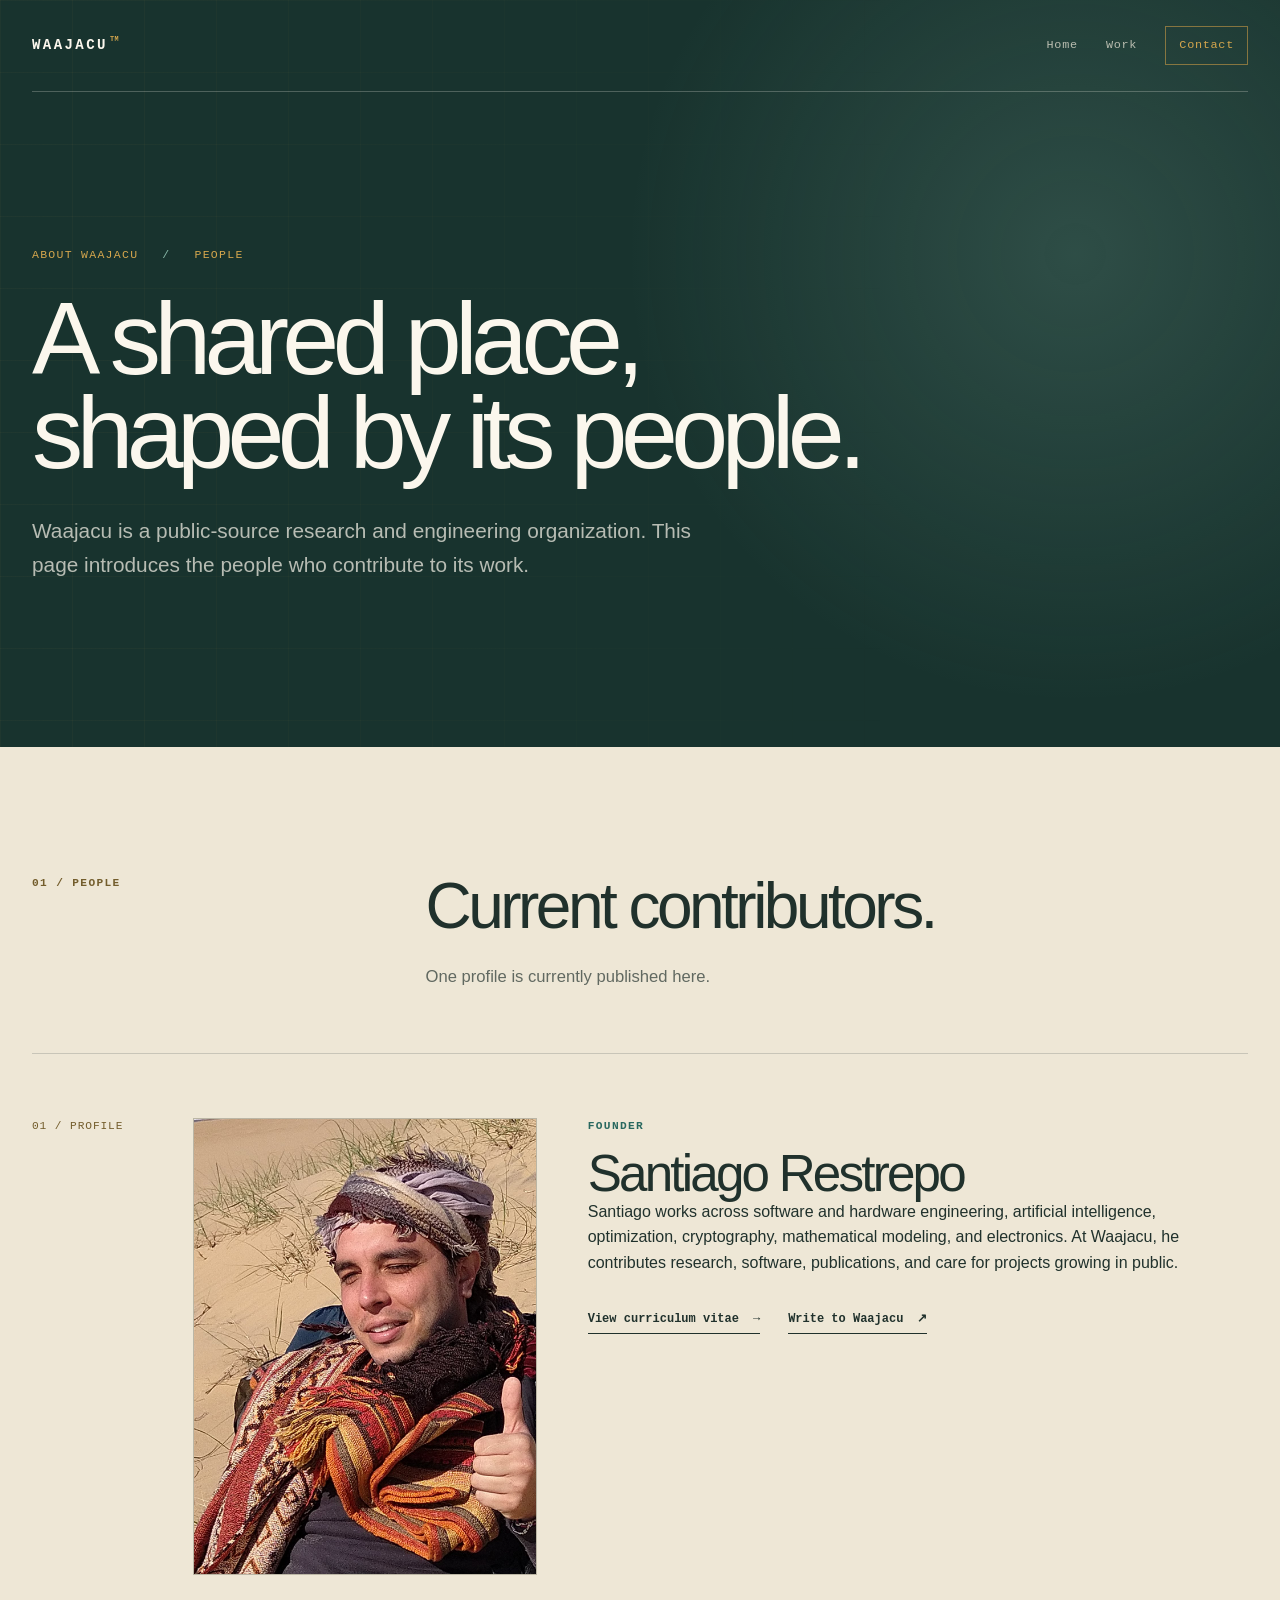
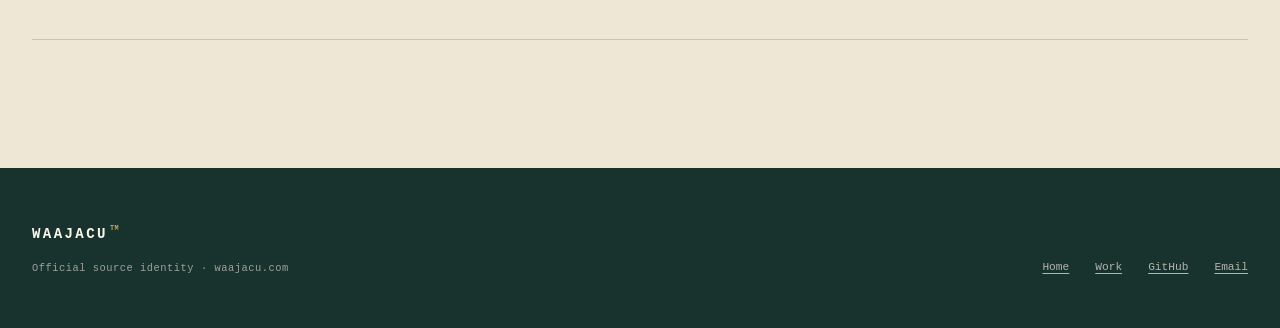
==== about/index.html @ ad81366d "Reconstruct Waajacu public site" ====
<!doctype html>
<html lang="en">
<head>
    <meta charset="utf-8">
    <meta name="viewport" content="width=device-width, initial-scale=1">
    <title>About &amp; People | Waajacu</title>
    <meta name="description" content="About Waajacu and the people contributing to its public research, engineering, and cultural work.">
    <meta name="theme-color" content="#18332e">
    <meta name="color-scheme" content="dark light">

    <link rel="canonical" href="https://waajacu.com/about/">
    <link rel="icon" href="../favicon.ico" sizes="any">
    <link rel="stylesheet" href="../styles.css">

    <meta property="og:type" content="website">
    <meta property="og:site_name" content="Waajacu">
    <meta property="og:url" content="https://waajacu.com/about/">
    <meta property="og:title" content="About &amp; People | Waajacu">
    <meta property="og:description" content="Meet the people contributing to Waajacu and learn about the organization they are helping to grow.">
</head>
<body class="subpage" id="top">
    <a class="skip-link" href="#main">Skip to content</a>

    <header class="subpage-header">
        <div class="shell">
            <div class="topbar">
                <a class="brand" href="../" aria-label="Waajacu home">
                    <span>Waajacu<sup>TM</sup></span>
                </a>

                <nav class="nav" aria-label="Primary navigation">
                    <a href="../">Home</a>
                    <a href="../#work">Work</a>
                    <a class="nav-contact" href="mailto:contact@waajacu.com?subject=Hello%20Waajacu">Contact</a>
                </nav>
            </div>

            <div class="subpage-hero">
                <p class="eyebrow"><span>About Waajacu</span><span>People</span></p>
                <h1>A shared place, shaped by its people.</h1>
                <p class="subpage-lead">
                    Waajacu is a public-source research and engineering organization.
                    This page introduces the people who contribute to its work.
                </p>
            </div>
        </div>
    </header>

    <main id="main">
        <section class="section section-paper" id="people">
            <div class="shell">
                <header class="section-heading compact-heading">
                    <p class="section-label">01 / People</p>
                    <div>
                        <h2>Current contributors.</h2>
                        <p>One profile is currently published here.</p>
                    </div>
                </header>

                <article class="person-card">
                    <p class="person-number">01 / Profile</p>
                    <figure class="person-portrait">
                        <img
                            src="../src/people/santiago-restrepo.jpg"
                            width="1200"
                            height="1600"
                            alt="Portrait of Santiago Restrepo outdoors among sand dunes"
                            loading="lazy"
                            decoding="async">
                    </figure>
                    <div class="person-copy">
                        <p class="overline">Founder</p>
                        <h3>Santiago Restrepo</h3>
                        <p>
                            Santiago works across software and hardware engineering, artificial
                            intelligence, optimization, cryptography, mathematical modeling, and
                            electronics. At Waajacu, he contributes research, software,
                            publications, and care for projects growing in public.
                        </p>
                        <div class="person-actions">
                            <a class="text-link" href="./cv/">View curriculum vitae <span aria-hidden="true">→</span></a>
                            <a class="text-link" href="mailto:contact@waajacu.com?subject=Hello%20Waajacu">Write to Waajacu <span aria-hidden="true">↗</span></a>
                        </div>
                    </div>
                </article>
            </div>
        </section>
    </main>

    <footer class="site-footer">
        <div class="shell footer-layout">
            <div>
                <a class="brand footer-brand" href="../">
                    <span>Waajacu<sup>TM</sup></span>
                </a>
                <p>Official source identity · waajacu.com</p>
            </div>
            <nav aria-label="Footer navigation">
                <a href="../">Home</a>
                <a href="../#work">Work</a>
                <a href="https://github.com/savethebeesandseeds">GitHub</a>
                <a href="mailto:contact@waajacu.com">Email</a>
            </nav>
        </div>
    </footer>
</body>
</html>
---- styles.css ----
:root {
    --black: #18332e;
    --black-soft: #24453e;
    --ivory: #fbf7ed;
    --paper: #eee7d6;
    --paper-deep: #ded4bf;
    --ink: #20312c;
    --muted: #616961;
    --gold: #d4a64d;
    --gold-dark: #735d2c;
    --oxblood: #a45347;
    --teal: #28685f;
    --teal-light: #87b7a7;
    --line-dark: rgba(251, 247, 237, 0.24);
    --line-light: rgba(32, 49, 44, 0.18);
    --sans: "Helvetica Neue", "Segoe UI", Arial, sans-serif;
    --mono: ui-monospace, "Cascadia Mono", "SFMono-Regular", Consolas, monospace;
}

*,
*::before,
*::after {
    box-sizing: border-box;
}

html {
    scroll-behavior: smooth;
}

body {
    margin: 0;
    background: var(--ivory);
    color: var(--ink);
    font-family: var(--sans);
    font-size: 16px;
    line-height: 1.6;
    text-rendering: optimizeLegibility;
}

body,
a {
    cursor: default;
}

a,
button {
    cursor: pointer;
}

a {
    color: inherit;
}

img {
    display: block;
    max-width: 100%;
}

h1,
h2,
h3,
p,
dl,
dd,
ol,
ul,
figure {
    margin: 0;
}

ul,
ol {
    padding: 0;
}

::selection {
    background: var(--gold);
    color: var(--black);
}

:focus-visible {
    outline: 3px solid var(--gold);
    outline-offset: 4px;
}

.visually-hidden {
    position: absolute !important;
    width: 1px;
    height: 1px;
    padding: 0;
    overflow: hidden;
    clip: rect(0 0 0 0);
    clip-path: inset(50%);
    white-space: nowrap;
    border: 0;
}

.skip-link {
    position: fixed;
    top: 12px;
    left: 12px;
    z-index: 20;
    transform: translateY(-160%);
    padding: 10px 14px;
    background: var(--ivory);
    color: var(--black);
    font-family: var(--mono);
    font-size: 0.8rem;
    text-decoration: none;
}

.skip-link:focus {
    transform: translateY(0);
}

.shell {
    width: min(1240px, calc(100% - 64px));
    margin-inline: auto;
}

.site-header {
    position: relative;
    overflow: hidden;
    min-height: 100svh;
    background:
        radial-gradient(circle at 82% 28%, rgba(135, 183, 167, 0.22), transparent 31rem),
        radial-gradient(circle at 10% 94%, rgba(212, 166, 77, 0.12), transparent 34rem),
        var(--black);
    color: var(--ivory);
    isolation: isolate;
}

.site-header::before {
    position: absolute;
    inset: 0;
    z-index: -1;
    content: "";
    background-image:
        linear-gradient(rgba(207, 157, 70, 0.045) 1px, transparent 1px),
        linear-gradient(90deg, rgba(207, 157, 70, 0.045) 1px, transparent 1px);
    background-size: 72px 72px;
    mask-image: linear-gradient(90deg, #000, transparent 62%);
}

.topbar {
    display: flex;
    align-items: center;
    justify-content: space-between;
    gap: 32px;
    min-height: 92px;
    border-bottom: 1px solid var(--line-dark);
}

.brand {
    display: inline-flex;
    align-items: center;
    gap: 12px;
    color: var(--ivory);
    font-family: var(--mono);
    font-size: 0.88rem;
    font-weight: 650;
    letter-spacing: 0.17em;
    text-decoration: none;
    text-transform: uppercase;
}

.brand sup {
    position: relative;
    top: -0.45em;
    margin-left: 0.3em;
    color: var(--gold);
    font-size: 0.48em;
    letter-spacing: 0.08em;
}

.brand-dot {
    display: none;
}

.nav {
    display: flex;
    align-items: center;
    gap: clamp(16px, 2.2vw, 32px);
    font-family: var(--mono);
    font-size: 0.74rem;
    letter-spacing: 0.06em;
}

.nav a {
    color: rgba(244, 237, 222, 0.72);
    text-decoration: none;
}

.nav a:hover,
.nav a:focus-visible {
    color: var(--ivory);
}

.nav .nav-contact {
    padding: 9px 13px;
    border: 1px solid rgba(207, 157, 70, 0.58);
    color: var(--gold);
}

.nav .nav-contact:hover,
.nav .nav-contact:focus-visible {
    background: var(--gold);
    color: var(--black);
}

.hero {
    display: grid;
    grid-template-columns: minmax(0, 1.08fr) minmax(330px, 0.78fr);
    gap: clamp(48px, 7vw, 112px);
    align-items: center;
    min-height: calc(100svh - 92px);
    padding: 72px 0 76px;
}

.hero-copy {
    position: relative;
    z-index: 2;
}

.eyebrow {
    display: flex;
    flex-wrap: wrap;
    gap: 10px 24px;
    color: var(--gold);
    font-family: var(--mono);
    font-size: 0.72rem;
    letter-spacing: 0.11em;
    text-transform: uppercase;
}

.eyebrow span + span::before {
    margin-right: 24px;
    color: var(--teal-light);
    content: "/";
}

h1 {
    max-width: 850px;
    margin-top: 28px;
    font-size: clamp(3.6rem, 7vw, 7.2rem);
    font-weight: 520;
    letter-spacing: -0.065em;
    line-height: 0.92;
}

.hero-lead {
    max-width: 760px;
    margin-top: 34px;
    color: var(--ivory);
    font-size: clamp(1.75rem, 3vw, 3.2rem);
    letter-spacing: -0.035em;
    line-height: 1.14;
}

.hero-actions {
    display: flex;
    flex-wrap: wrap;
    gap: 12px;
    margin-top: 36px;
}

.button {
    display: inline-flex;
    align-items: center;
    justify-content: space-between;
    gap: 24px;
    min-height: 52px;
    padding: 13px 17px;
    font-family: var(--mono);
    font-size: 0.76rem;
    letter-spacing: 0.025em;
    text-decoration: none;
    transition: background-color 180ms ease, border-color 180ms ease, color 180ms ease;
}

.button-primary {
    border: 1px solid var(--gold);
    background: var(--gold);
    color: var(--black);
}

.button-primary:hover,
.button-primary:focus-visible {
    border-color: var(--ivory);
    background: var(--ivory);
}

.button-quiet {
    border: 1px solid var(--line-dark);
    color: var(--ivory);
}

.button-quiet:hover,
.button-quiet:focus-visible {
    border-color: var(--teal-light);
    background: rgba(30, 93, 87, 0.24);
}

.button-label {
    display: inline-flex;
    align-items: center;
    gap: 10px;
}

.button-icon {
    width: 16px;
    height: 16px;
    flex: none;
}

.hero-facts {
    display: grid;
    grid-template-columns: repeat(3, minmax(0, 1fr));
    max-width: 710px;
    margin-top: 56px;
    border-top: 1px solid var(--line-dark);
}

.hero-facts div {
    padding: 18px 18px 0 0;
}

.hero-facts div + div {
    padding-left: 18px;
    border-left: 1px solid var(--line-dark);
}

.hero-facts dt {
    color: var(--teal-light);
    font-family: var(--mono);
    font-size: 0.66rem;
    letter-spacing: 0.08em;
    text-transform: uppercase;
}

.hero-facts dd {
    margin-top: 4px;
    color: rgba(244, 237, 222, 0.8);
    font-size: 0.9rem;
}

.hero-visual {
    position: relative;
    width: min(100%, 475px);
    justify-self: end;
}

.image-frame {
    position: relative;
    aspect-ratio: 4 / 5;
    overflow: hidden;
    background: var(--black-soft);
}

.image-frame::before,
.image-frame::after {
    position: absolute;
    z-index: 2;
    content: "";
    pointer-events: none;
}

.image-frame::before {
    inset: 0;
    background:
        linear-gradient(180deg, transparent 64%, rgba(8, 10, 9, 0.72)),
        linear-gradient(90deg, rgba(8, 10, 9, 0.22), transparent 32%);
}

.image-frame::after {
    top: 18px;
    right: 18px;
    width: 46%;
    height: 46%;
    border-top: 1px solid var(--gold);
    border-right: 1px solid var(--gold);
}

.image-frame img {
    width: 100%;
    height: 100%;
    object-fit: cover;
    object-position: 42% center;
    filter: saturate(0.9) contrast(1.05) brightness(0.83);
    transform: scale(1.04);
}

.image-frame.logo-frame {
    aspect-ratio: 1;
    display: grid;
    place-items: center;
    padding: clamp(20px, 3vw, 42px);
    background: rgba(251, 247, 237, 0.94);
}

.image-frame.logo-frame::before,
.image-frame.logo-frame::after {
    display: none;
}

.image-frame.logo-frame img {
    width: 100%;
    height: 100%;
    object-fit: contain;
    object-position: center;
    filter: none;
    transform: none;
}

.hero-visual figcaption {
    display: flex;
    justify-content: space-between;
    gap: 16px;
    padding-top: 13px;
    border-top: 1px solid var(--gold);
    color: rgba(244, 237, 222, 0.55);
    font-family: var(--mono);
    font-size: 0.65rem;
    letter-spacing: 0.08em;
    text-transform: uppercase;
}

.section {
    padding: clamp(88px, 10vw, 144px) 0;
}

.section-paper {
    background: var(--paper);
}

.section-ivory {
    background: var(--ivory);
}

.section-heading {
    display: grid;
    grid-template-columns: minmax(190px, 0.42fr) minmax(0, 1fr);
    gap: 48px;
    margin-bottom: clamp(56px, 7vw, 92px);
}

.section-heading > div {
    max-width: 820px;
}

.section-label,
.overline {
    font-family: var(--mono);
    font-size: 0.7rem;
    font-weight: 650;
    letter-spacing: 0.12em;
    text-transform: uppercase;
}

.section-label {
    color: var(--gold-dark);
}

.section-heading h2,
.about-heading h2,
.contact-section h2,
.principles-intro h2 {
    font-size: clamp(2.6rem, 5vw, 5rem);
    font-weight: 520;
    letter-spacing: -0.055em;
    line-height: 0.98;
}

.section-heading > div > p {
    max-width: 690px;
    margin-top: 26px;
    color: var(--muted);
    font-size: 1.04rem;
}

.experience-list {
    border-bottom: 1px solid var(--line-light);
}

.experience-item {
    display: grid;
    grid-template-columns: 145px minmax(260px, 0.8fr) minmax(320px, 1fr);
    gap: clamp(28px, 4vw, 64px);
    padding: 36px 0 42px;
    border-top: 1px solid var(--line-light);
}

.experience-meta {
    font-family: var(--mono);
    font-size: 0.72rem;
    line-height: 1.55;
}

.experience-meta p:first-child {
    color: var(--gold-dark);
}

.experience-meta p:last-child {
    margin-top: 6px;
    color: var(--muted);
}

.experience-title .overline {
    color: var(--teal);
}

.experience-title h3 {
    max-width: 370px;
    margin-top: 10px;
    font-size: clamp(1.5rem, 2.35vw, 2.15rem);
    font-weight: 560;
    letter-spacing: -0.035em;
    line-height: 1.1;
}

.experience-detail {
    color: #403f38;
}

.focus-line {
    margin-top: 20px;
    color: var(--muted);
    font-family: var(--mono);
    font-size: 0.7rem;
}

.focus-line span {
    margin-right: 12px;
    color: var(--oxblood);
    font-weight: 700;
    letter-spacing: 0.08em;
    text-transform: uppercase;
}

.project-link {
    display: inline-flex;
    align-items: center;
    gap: 10px;
    margin-top: 22px;
    padding-bottom: 3px;
    border-bottom: 1px solid currentColor;
    color: var(--teal);
    font-family: var(--mono);
    font-size: 0.7rem;
    font-weight: 650;
    text-decoration: none;
}

.project-link:hover,
.project-link:focus-visible {
    color: var(--gold-dark);
}

.resilient-project-link[aria-busy="true"] {
    opacity: 0.58;
    cursor: progress;
}

.section-link-row {
    display: flex;
    align-items: center;
    justify-content: space-between;
    gap: 32px;
    margin-top: 28px;
    color: var(--muted);
    font-size: 0.9rem;
}

.text-link {
    display: inline-flex;
    align-items: center;
    gap: 14px;
    padding-bottom: 4px;
    border-bottom: 1px solid currentColor;
    color: var(--ink);
    font-family: var(--mono);
    font-size: 0.75rem;
    font-weight: 650;
    text-decoration: none;
}

.text-link:hover,
.text-link:focus-visible {
    color: var(--oxblood);
}

.compact-heading {
    margin-bottom: 62px;
}

.capability-grid {
    display: grid;
    grid-template-columns: repeat(3, minmax(0, 1fr));
    border-top: 1px solid var(--line-light);
    border-bottom: 1px solid var(--line-light);
}

.capability {
    min-height: 490px;
    padding: 30px clamp(24px, 3vw, 42px) 34px 0;
}

.capability + .capability {
    padding-left: clamp(24px, 3vw, 42px);
    border-left: 1px solid var(--line-light);
}

.capability-number {
    color: var(--gold-dark);
    font-family: var(--mono);
    font-size: 0.7rem;
}

.capability h3 {
    margin-top: 62px;
    font-size: clamp(1.75rem, 2.6vw, 2.65rem);
    font-weight: 520;
    letter-spacing: -0.045em;
    line-height: 1.05;
}

.capability > p:not(.capability-number) {
    max-width: 355px;
    margin-top: 24px;
    color: var(--muted);
}

.capability ul {
    display: grid;
    gap: 10px;
    margin-top: 38px;
    list-style: none;
}

.capability li {
    position: relative;
    padding-left: 20px;
    font-family: var(--mono);
    font-size: 0.72rem;
}

.capability li::before {
    position: absolute;
    left: 0;
    color: var(--teal);
    content: "→";
}

.section-dark {
    position: relative;
    overflow: hidden;
    background:
        radial-gradient(circle at 16% 30%, rgba(135, 183, 167, 0.16), transparent 32rem),
        var(--black);
    color: var(--ivory);
}

.section-dark::after {
    position: absolute;
    right: -18vw;
    bottom: -26vw;
    width: 52vw;
    height: 52vw;
    border: 1px solid rgba(207, 157, 70, 0.18);
    border-radius: 50%;
    content: "";
}

.principles-layout {
    position: relative;
    z-index: 1;
    display: grid;
    grid-template-columns: minmax(280px, 0.8fr) minmax(420px, 1fr);
    gap: clamp(64px, 10vw, 150px);
}

.principles-intro {
    position: sticky;
    top: 48px;
    align-self: start;
}

.principles-intro .section-label {
    color: var(--gold);
}

.principles-intro h2 {
    max-width: 500px;
    margin-top: 36px;
}

.principles-intro > p:last-child {
    max-width: 510px;
    margin-top: 30px;
    color: rgba(244, 237, 222, 0.65);
    font-size: 1.03rem;
}

.method-list {
    list-style: none;
}

.method-list li {
    display: grid;
    grid-template-columns: 56px minmax(0, 1fr);
    gap: 24px;
    padding: 34px 0 40px;
    border-top: 1px solid var(--line-dark);
}

.method-list li:last-child {
    border-bottom: 1px solid var(--line-dark);
}

.method-list > li > span {
    padding-top: 7px;
    color: var(--gold);
    font-family: var(--mono);
    font-size: 0.7rem;
}

.method-list h3 {
    font-size: clamp(1.55rem, 2.5vw, 2.2rem);
    font-weight: 520;
    letter-spacing: -0.035em;
}

.method-list p {
    max-width: 550px;
    margin-top: 10px;
    color: rgba(244, 237, 222, 0.6);
}

.standards-note {
    grid-column: 2;
    padding: 28px;
    border-left: 3px solid var(--teal-light);
    background: rgba(244, 237, 222, 0.045);
}

.standards-note .overline {
    color: var(--teal-light);
}

.standards-note p:last-child {
    margin-top: 12px;
    color: rgba(244, 237, 222, 0.64);
    font-size: 0.9rem;
}

.section-about {
    background:
        linear-gradient(90deg, rgba(207, 157, 70, 0.07) 1px, transparent 1px),
        var(--paper);
    background-size: calc(100% / 12) 100%;
}

.about-layout {
    display: grid;
    grid-template-columns: minmax(300px, 0.9fr) minmax(400px, 0.88fr);
    gap: clamp(64px, 11vw, 170px);
}

.about-heading h2 {
    max-width: 640px;
    margin-top: 40px;
}

.about-copy {
    padding-top: 44px;
}

.about-copy > p + p {
    margin-top: 22px;
}

.about-lead {
    font-size: clamp(1.4rem, 2.3vw, 2rem);
    letter-spacing: -0.025em;
    line-height: 1.3;
}

.about-lead strong {
    color: var(--teal);
    font-weight: 560;
}

.about-copy > p:not(.about-lead) {
    color: var(--muted);
}

.about-links {
    display: flex;
    flex-wrap: wrap;
    gap: 24px 32px;
    margin-top: 42px;
}

.subpage-header {
    position: relative;
    overflow: hidden;
    background:
        radial-gradient(circle at 84% 34%, rgba(135, 183, 167, 0.2), transparent 28rem),
        var(--black);
    color: var(--ivory);
}

.subpage-header::before {
    position: absolute;
    inset: 0;
    content: "";
    background-image:
        linear-gradient(rgba(212, 166, 77, 0.045) 1px, transparent 1px),
        linear-gradient(90deg, rgba(212, 166, 77, 0.045) 1px, transparent 1px);
    background-size: 72px 72px;
    mask-image: linear-gradient(90deg, #000, transparent 72%);
    pointer-events: none;
}

.subpage-header .shell {
    position: relative;
}

.subpage-hero {
    max-width: 970px;
    padding: clamp(82px, 12vw, 160px) 0 clamp(92px, 13vw, 172px);
}

.subpage-hero h1 {
    font-size: clamp(3.7rem, 8vw, 7.6rem);
}

.subpage-lead {
    max-width: 670px;
    margin-top: 34px;
    color: rgba(251, 247, 237, 0.7);
    font-size: clamp(1.05rem, 1.7vw, 1.3rem);
}

.about-statement {
    max-width: 820px;
    margin-left: auto;
    padding-top: 36px;
    border-top: 1px solid var(--line-light);
    color: var(--muted);
    font-size: clamp(1.18rem, 2.3vw, 1.72rem);
    line-height: 1.5;
}

.person-card {
    display: grid;
    grid-template-columns: 110px minmax(220px, 0.52fr) minmax(320px, 1fr);
    gap: clamp(28px, 4vw, 56px);
    align-items: start;
    padding: clamp(36px, 5vw, 68px) 0;
    border-top: 1px solid var(--line-light);
    border-bottom: 1px solid var(--line-light);
}

.person-number {
    color: var(--gold-dark);
    font-family: var(--mono);
    font-size: 0.7rem;
    letter-spacing: 0.08em;
    text-transform: uppercase;
}

.person-portrait {
    aspect-ratio: 3 / 4;
    overflow: hidden;
    border: 1px solid var(--line-light);
    background: var(--paper-deep);
}

.person-portrait img {
    width: 100%;
    height: 100%;
    object-fit: cover;
}

.person-copy .overline {
    color: var(--teal);
}

.person-copy h3 {
    margin-top: 12px;
    font-size: clamp(2.2rem, 4vw, 4.2rem);
    font-weight: 520;
    letter-spacing: -0.055em;
    line-height: 1;
}

.person-copy > p:last-child {
    max-width: 660px;
    margin-top: 24px;
    color: var(--muted);
}

.person-actions {
    display: flex;
    flex-wrap: wrap;
    gap: 20px 28px;
    margin-top: 34px;
}

.contact-section {
    padding: clamp(80px, 9vw, 128px) 0;
    background: #dbe5d8;
    color: var(--ink);
}

.contact-layout {
    display: grid;
    grid-template-columns: minmax(300px, 0.9fr) minmax(400px, 0.88fr);
    gap: clamp(64px, 11vw, 170px);
    align-items: end;
}

.contact-section .section-label {
    color: var(--teal);
}

.contact-section h2 {
    margin-top: 34px;
}

.contact-copy > p {
    max-width: 590px;
    color: var(--muted);
    font-size: 1.03rem;
}

.contact-email {
    display: flex;
    align-items: center;
    justify-content: space-between;
    gap: 24px;
    margin-top: 36px;
    padding: 18px 0;
    border-top: 1px solid var(--line-light);
    border-bottom: 1px solid var(--line-light);
    color: var(--teal);
    font-family: var(--mono);
    font-size: clamp(0.84rem, 1.6vw, 1.05rem);
    text-decoration: none;
}

.contact-email:hover,
.contact-email:focus-visible {
    color: var(--gold-dark);
}

.site-footer {
    padding: 52px 0;
    background: var(--black);
    color: var(--ivory);
}

.footer-layout {
    display: flex;
    align-items: flex-end;
    justify-content: space-between;
    gap: 48px;
}

.footer-brand {
    margin-bottom: 14px;
}

.footer-layout > div > p {
    color: rgba(244, 237, 222, 0.6);
    font-family: var(--mono);
    font-size: 0.65rem;
    letter-spacing: 0.05em;
}

.footer-layout nav {
    display: flex;
    flex-wrap: wrap;
    justify-content: flex-end;
    gap: 12px 26px;
}

.footer-layout nav a {
    color: rgba(244, 237, 222, 0.7);
    font-family: var(--mono);
    font-size: 0.7rem;
    text-underline-offset: 0.3em;
}

.footer-layout nav a:hover,
.footer-layout nav a:focus-visible {
    color: var(--gold);
}

@media (max-width: 1040px) {
    .hero {
        grid-template-columns: minmax(0, 1fr) minmax(280px, 0.62fr);
        gap: 48px;
    }

    .experience-item {
        grid-template-columns: 120px minmax(230px, 0.8fr) minmax(280px, 1fr);
        gap: 30px;
    }
}

@media (max-width: 880px) {
    .topbar {
        flex-wrap: wrap;
        padding: 18px 0;
    }

    .nav {
        order: 2;
        width: 100%;
        justify-content: space-between;
        padding-top: 14px;
        border-top: 1px solid var(--line-dark);
    }

    .hero {
        grid-template-columns: 1fr;
        padding-top: 64px;
    }

    .hero-copy {
        max-width: 760px;
    }

    .hero-visual {
        width: 100%;
        max-width: none;
    }

    .image-frame {
        aspect-ratio: 16 / 9;
    }

    .image-frame img {
        object-position: center 42%;
    }

    .section-heading,
    .principles-layout,
    .about-layout,
    .contact-layout {
        grid-template-columns: 1fr;
    }

    .section-heading {
        gap: 30px;
    }

    .experience-item {
        grid-template-columns: 110px minmax(220px, 0.8fr) minmax(0, 1fr);
        gap: 24px;
    }

    .capability-grid {
        grid-template-columns: 1fr;
    }

    .capability,
    .capability + .capability {
        display: grid;
        grid-template-columns: 52px minmax(220px, 0.8fr) minmax(0, 1fr);
        gap: 28px;
        min-height: 0;
        padding: 34px 0 38px;
        border-left: 0;
    }

    .capability + .capability {
        border-top: 1px solid var(--line-light);
    }

    .capability h3,
    .capability > p:not(.capability-number),
    .capability ul {
        margin-top: 0;
    }

    .capability ul {
        grid-column: 3;
        align-self: end;
    }

    .principles-intro {
        position: static;
    }

    .standards-note {
        grid-column: auto;
    }

    .about-layout,
    .contact-layout {
        gap: 44px;
    }

    .about-copy {
        max-width: 700px;
        padding-top: 0;
    }

    .person-card {
        grid-template-columns: 90px minmax(220px, 0.68fr) minmax(0, 1fr);
        gap: 28px;
    }
}

@media (max-width: 680px) {
    .shell {
        width: min(100% - 36px, 560px);
    }

    .topbar {
        min-height: 78px;
    }

    .nav {
        flex-wrap: wrap;
        justify-content: flex-start;
        gap: 10px 18px;
    }

    .nav .nav-contact {
        padding: 7px 10px;
    }

    .hero {
        min-height: auto;
        padding: 54px 0 48px;
    }

    .subpage-hero {
        padding: 64px 0 86px;
    }

    .subpage-hero h1 {
        font-size: clamp(3.25rem, 16vw, 5rem);
    }

    .eyebrow {
        display: grid;
        gap: 4px;
    }

    .eyebrow span + span::before {
        display: none;
    }

    h1 {
        margin-top: 22px;
        font-size: clamp(3.35rem, 17vw, 5.3rem);
    }

    .hero-lead {
        margin-top: 26px;
    }

    .hero-actions,
    .hero-actions .button {
        width: 100%;
    }

    .hero-facts {
        grid-template-columns: 1fr;
        margin-top: 42px;
    }

    .hero-facts div {
        padding: 12px 0;
        border-bottom: 1px solid var(--line-dark);
    }

    .hero-facts div + div {
        padding-left: 0;
        border-left: 0;
    }

    .image-frame {
        aspect-ratio: 4 / 3;
    }

    .hero-visual figcaption {
        display: grid;
        gap: 3px;
    }

    .section-heading h2,
    .about-heading h2,
    .contact-section h2,
    .principles-intro h2 {
        font-size: clamp(2.55rem, 13vw, 4rem);
    }

    .experience-item {
        grid-template-columns: 1fr;
        gap: 22px;
    }

    .experience-meta {
        display: flex;
        justify-content: space-between;
        gap: 20px;
    }

    .experience-meta p:last-child {
        margin-top: 0;
    }

    .section-link-row,
    .footer-layout {
        align-items: flex-start;
        flex-direction: column;
    }

    .capability,
    .capability + .capability {
        grid-template-columns: 42px minmax(0, 1fr);
        gap: 18px;
    }

    .capability > p:not(.capability-number),
    .capability ul {
        grid-column: 2;
    }

    .capability > p:not(.capability-number) {
        margin-top: -8px;
    }

    .capability ul {
        margin-top: 10px;
    }

    .method-list li {
        grid-template-columns: 42px minmax(0, 1fr);
        gap: 12px;
    }

    .standards-note {
        padding: 22px;
    }

    .section-about {
        background: var(--paper);
    }

    .about-links {
        align-items: flex-start;
        flex-direction: column;
    }

    .person-card {
        grid-template-columns: 1fr;
        gap: 24px;
    }

    .person-portrait {
        width: min(100%, 360px);
    }

    .contact-email {
        overflow-wrap: anywhere;
    }

    .footer-layout nav {
        justify-content: flex-start;
    }
}

@media (prefers-reduced-motion: reduce) {
    html {
        scroll-behavior: auto;
    }

    *,
    *::before,
    *::after {
        scroll-behavior: auto !important;
        transition-duration: 0.01ms !important;
    }
}

@media print {
    .site-header,
    .section-dark,
    .contact-section,
    .site-footer {
        background: #fff;
        color: #000;
    }

    .nav,
    .hero-actions,
    .hero-visual,
    .contact-section,
    .site-footer {
        display: none;
    }
}
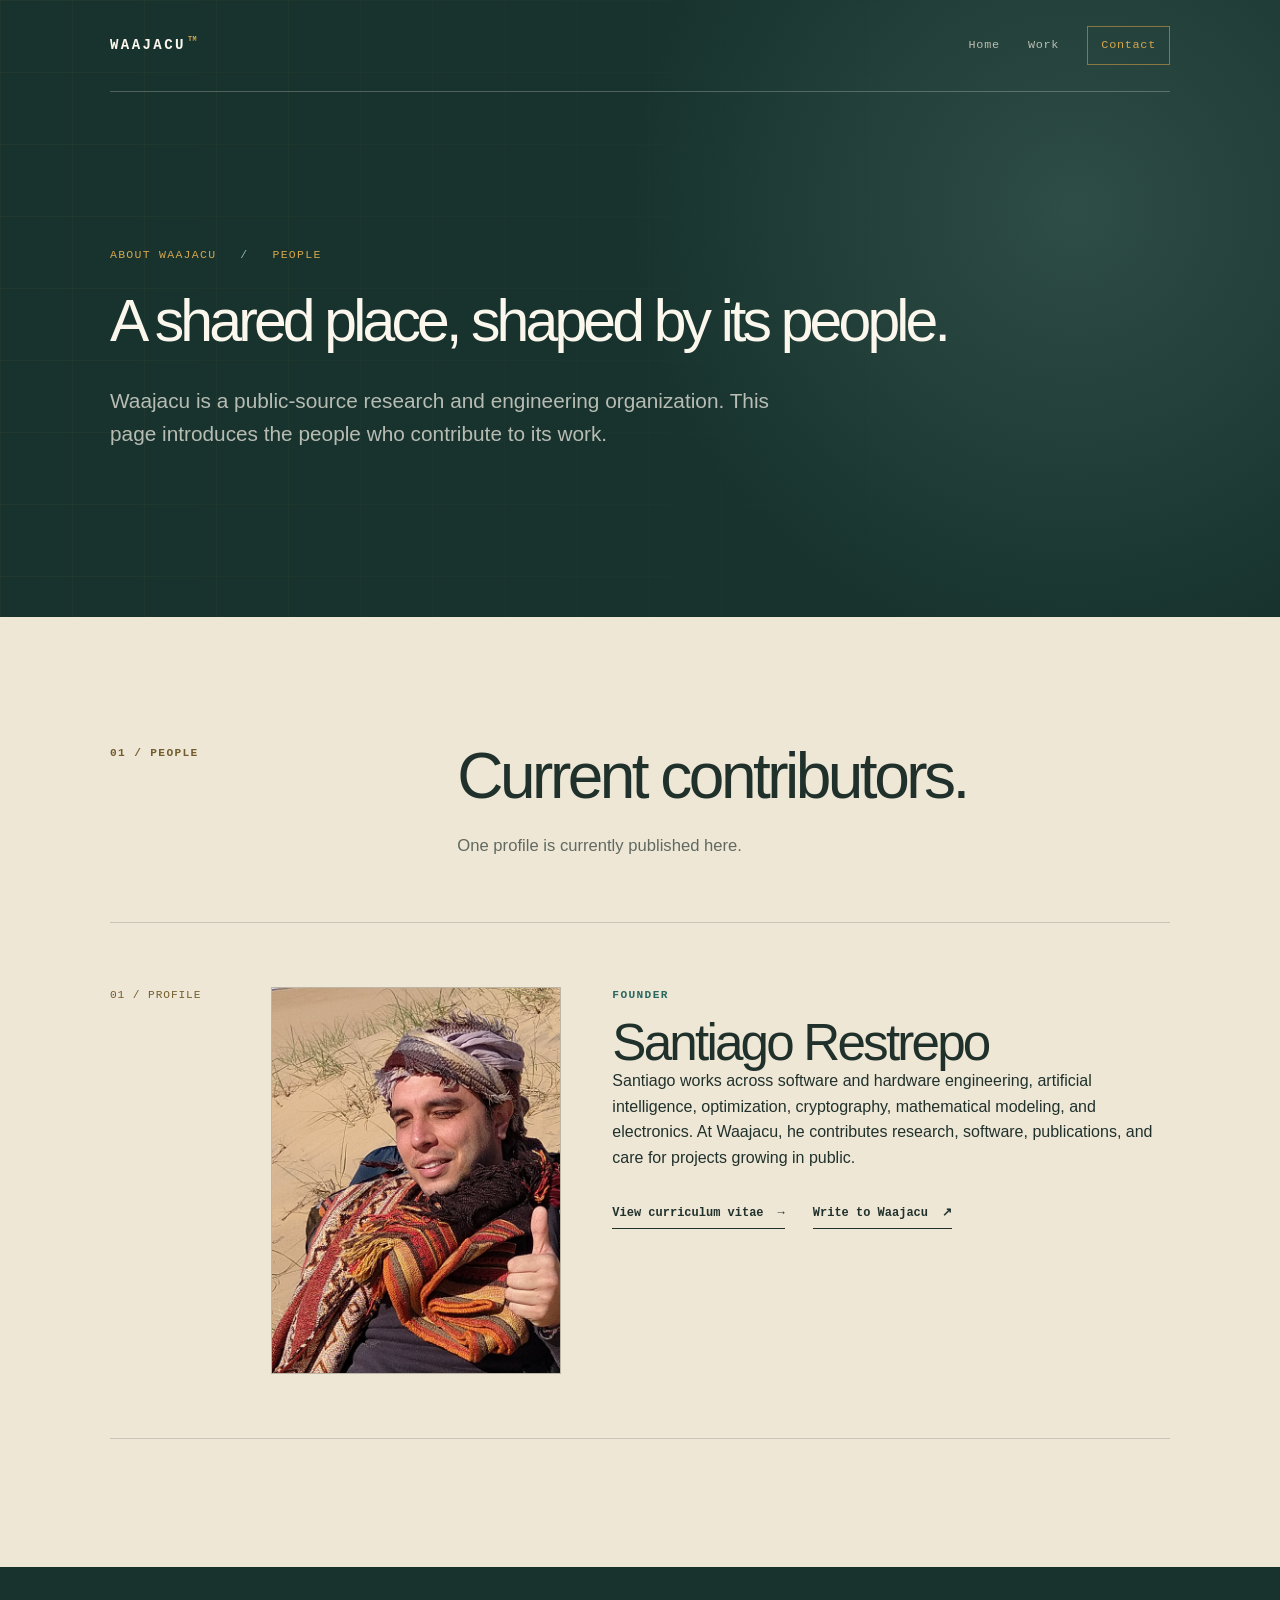
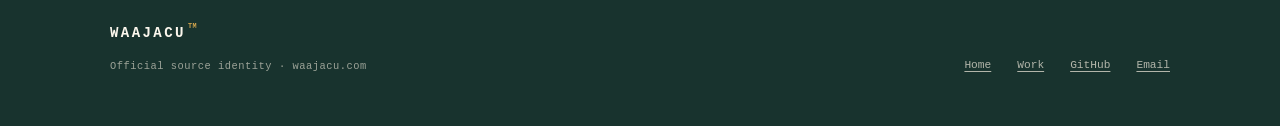
==== commit cc013e3b: "Improve project link fallbacks" ====
--- a/about/index.html
+++ b/about/index.html
@@ -10,7 +10,7 @@
 
     <link rel="canonical" href="https://waajacu.com/about/">
     <link rel="icon" href="../favicon.ico" sizes="any">
-    <link rel="stylesheet" href="../styles.css">
+    <link rel="stylesheet" href="../styles.css?v=20260815b">
 
     <meta property="og:type" content="website">
     <meta property="og:site_name" content="Waajacu">
--- a/styles.css
+++ b/styles.css
@@ -556,11 +556,6 @@
     color: var(--gold-dark);
 }
 
-.resilient-project-link[aria-busy="true"] {
-    opacity: 0.58;
-    cursor: progress;
-}
-
 .section-link-row {
     display: flex;
     align-items: center;
@@ -826,13 +821,19 @@
     position: relative;
 }
 
+.subpage .shell {
+    width: min(1060px, calc(100% - 64px));
+}
+
 .subpage-hero {
-    max-width: 970px;
+    max-width: 900px;
     padding: clamp(82px, 12vw, 160px) 0 clamp(92px, 13vw, 172px);
 }
 
 .subpage-hero h1 {
-    font-size: clamp(3.7rem, 8vw, 7.6rem);
+    font-size: clamp(2.8rem, 4.6vw, 4.5rem);
+    line-height: 0.98;
+    text-wrap: balance;
 }
 
 .subpage-lead {
@@ -1144,7 +1145,7 @@
     }
 
     .subpage-hero h1 {
-        font-size: clamp(3.25rem, 16vw, 5rem);
+        font-size: clamp(2.25rem, 10vw, 3.25rem);
     }
 
     .eyebrow {
@@ -1307,3 +1308,774 @@
         display: none;
     }
 }
+
+/* Homepage composition inspired by the Waajacu naturalist systems study. */
+.home {
+    --black: #092f29;
+    --black-soft: #123d35;
+    --ivory: #fbf7ee;
+    --paper: #f1e9d8;
+    --ink: #173a32;
+    --gold: #d8a844;
+    --teal: #236b60;
+    --teal-light: #82b8a7;
+    --sans: "Aptos", "Segoe UI Variable", "Segoe UI", Arial, sans-serif;
+    overflow-x: hidden;
+}
+
+.home .shell {
+    width: min(1060px, calc(100% - 64px));
+}
+
+.home .site-header {
+    min-height: 0;
+    padding-bottom: clamp(70px, 7vw, 108px);
+    background:
+        radial-gradient(circle at 77% 33%, rgba(100, 159, 141, 0.15), transparent 27rem),
+        radial-gradient(circle at 17% 96%, rgba(216, 168, 68, 0.075), transparent 30rem),
+        linear-gradient(112deg, #082c27, #0d3931 58%, #082d28);
+}
+
+.home .site-header > .shell {
+    position: relative;
+    z-index: 2;
+}
+
+.home .site-header::before {
+    z-index: 1;
+    background-image:
+        radial-gradient(circle at 72% 35%, transparent 0 92px, rgba(130, 184, 167, 0.07) 93px 94px, transparent 95px 132px, rgba(130, 184, 167, 0.05) 133px 134px, transparent 135px),
+        linear-gradient(rgba(216, 168, 68, 0.025) 1px, transparent 1px),
+        linear-gradient(90deg, rgba(216, 168, 68, 0.025) 1px, transparent 1px);
+    background-size: auto, 88px 88px, 88px 88px;
+    mask-image: linear-gradient(90deg, rgba(0, 0, 0, 0.55), #000 56%, rgba(0, 0, 0, 0.4));
+}
+
+.home .topbar {
+    min-height: 88px;
+    flex-wrap: nowrap;
+    padding: 0;
+}
+
+.home .nav {
+    order: initial;
+    width: auto;
+    gap: clamp(18px, 3.2vw, 46px);
+    padding-top: 0;
+    border-top: 0;
+}
+
+.home .hero {
+    position: relative;
+    isolation: isolate;
+    grid-template-columns: minmax(0, 1.06fr) minmax(330px, 0.8fr);
+    gap: clamp(26px, 4vw, 66px);
+    min-height: clamp(610px, 70svh, 760px);
+    padding: clamp(62px, 7vw, 96px) 0 clamp(66px, 7vw, 106px);
+}
+
+.home .hero-copy {
+    z-index: 1;
+    align-self: center;
+}
+
+.home .hero-title {
+    max-width: 720px;
+    margin-top: 26px;
+    color: var(--ivory);
+    font-size: clamp(3rem, 4vw, 3.75rem);
+    font-weight: 480;
+    letter-spacing: -0.055em;
+    line-height: 0.99;
+    text-wrap: balance;
+}
+
+.home .hero-title-line,
+.home .hero-title-accent {
+    display: block;
+}
+
+.home .hero-title-line {
+    white-space: nowrap;
+}
+
+.home .hero-title-accent {
+    color: var(--gold);
+    font-style: italic;
+    font-weight: 430;
+}
+
+.home .hero-lead {
+    max-width: 660px;
+    margin-top: 30px;
+    color: rgba(251, 247, 238, 0.78);
+    font-size: clamp(1.02rem, 1.5vw, 1.24rem);
+    line-height: 1.58;
+    text-wrap: pretty;
+}
+
+.home .hero-lead strong {
+    color: var(--gold);
+    font-weight: 650;
+}
+
+.home .hero-actions {
+    margin-top: 34px;
+}
+
+.home .hero-actions .button {
+    min-width: 205px;
+}
+
+.home .hero-facts {
+    grid-template-columns: 0.95fr 1.22fr 0.95fr;
+    max-width: 670px;
+    margin-top: 54px;
+}
+
+.home .hero-facts > div {
+    display: grid;
+    grid-template-columns: 38px minmax(0, 1fr);
+    grid-template-rows: auto auto;
+    column-gap: 12px;
+    align-items: center;
+    min-height: 68px;
+    padding-top: 15px;
+}
+
+.home .hero-facts > div::before {
+    grid-row: 1 / 3;
+    width: 38px;
+    height: 38px;
+    background: center / contain no-repeat;
+    content: "";
+    opacity: 0.78;
+}
+
+.home .hero-facts > div:nth-child(1)::before {
+    background-image: url("./src/artwork/icons/foundation.png");
+}
+
+.home .hero-facts > div:nth-child(2)::before {
+    background-image: url("./src/artwork/icons/cooperation.png");
+}
+
+.home .hero-facts > div:nth-child(3)::before {
+    background-image: url("./src/artwork/icons/naturalehia-care.png");
+}
+
+.home .hero-facts dt,
+.home .hero-facts dd {
+    grid-column: 2;
+}
+
+.home .hero-visual {
+    position: relative;
+    z-index: 1;
+    width: min(100%, 520px);
+    min-height: 500px;
+    display: grid;
+    place-items: center;
+    isolation: isolate;
+}
+
+.home .hero-visual::before,
+.home .hero-visual::after {
+    position: absolute;
+    z-index: -2;
+    border: 1px solid rgba(130, 184, 167, 0.12);
+    border-radius: 50%;
+    content: "";
+}
+
+.home .hero-visual::before {
+    width: 76%;
+    aspect-ratio: 1;
+}
+
+.home .hero-visual::after {
+    width: 48%;
+    aspect-ratio: 1;
+}
+
+.home .hero-botanical {
+    position: absolute;
+    z-index: 0;
+    inset: 0;
+    width: 100%;
+    height: 100%;
+    object-fit: cover;
+    object-position: center 66%;
+    opacity: 0.34;
+    filter: saturate(0.88) contrast(1.08);
+    pointer-events: none;
+}
+
+.home .hero-mark {
+    position: relative;
+    width: min(112%, 550px);
+    aspect-ratio: 1;
+    display: grid;
+    place-items: center;
+}
+
+.home .hero-mark::before {
+    position: absolute;
+    z-index: -1;
+    inset: 34% 8% 3%;
+    border-radius: 50%;
+    background: rgba(251, 247, 238, 0.2);
+    filter: blur(36px);
+    content: "";
+}
+
+.home .hero-mark img {
+    width: 100%;
+    height: 100%;
+    object-fit: contain;
+    filter: drop-shadow(0 18px 24px rgba(3, 21, 17, 0.2));
+}
+
+.home .hero-wave {
+    position: absolute;
+    z-index: 3;
+    right: 0;
+    bottom: -1px;
+    left: 0;
+    height: clamp(42px, 5vw, 76px);
+    overflow: hidden;
+    background: var(--ivory);
+    pointer-events: none;
+}
+
+.home .hero-wave::before {
+    position: absolute;
+    right: -8%;
+    bottom: 34%;
+    left: -8%;
+    height: 126%;
+    border-radius: 0 0 50% 50% / 0 0 100% 100%;
+    background: var(--black);
+    content: "";
+}
+
+.home .section-paper {
+    background:
+        radial-gradient(circle at 91% 18%, rgba(216, 168, 68, 0.055), transparent 21rem),
+        var(--ivory);
+}
+
+.home .work-intro {
+    position: relative;
+    display: block;
+    margin-bottom: clamp(78px, 8vw, 116px);
+}
+
+.home .work-intro > *:not(.work-hive-art) {
+    position: relative;
+    z-index: 1;
+}
+
+.home .work-intro-grid {
+    display: grid;
+    grid-template-columns: minmax(0, 0.9fr) minmax(300px, 1fr);
+    gap: clamp(50px, 8vw, 110px);
+    max-width: none;
+    margin-top: 42px;
+    align-items: center;
+}
+
+.home .work-intro-grid .work-statement {
+    max-width: 520px;
+    font-size: clamp(2rem, 2.7vw, 2.8rem);
+    font-weight: 520;
+    letter-spacing: -0.055em;
+    line-height: 0.98;
+    text-wrap: balance;
+}
+
+.home .work-intro-grid > .work-summary {
+    max-width: 620px;
+    margin: 0;
+    padding: 8px 0 8px clamp(24px, 3vw, 42px);
+    border-left: 2px solid var(--gold);
+    color: var(--muted);
+    font-size: 1.02rem;
+}
+
+.home .work-hive-art {
+    position: absolute;
+    z-index: 0;
+    right: clamp(10px, 2.5vw, 34px);
+    bottom: clamp(-96px, -7vw, -62px);
+    width: clamp(210px, 28vw, 340px);
+    height: auto;
+    opacity: 0.22;
+    mix-blend-mode: multiply;
+    pointer-events: none;
+}
+
+.home .work-catalog-heading {
+    display: flex;
+    align-items: flex-end;
+    justify-content: space-between;
+    gap: 36px;
+    margin-bottom: 30px;
+}
+
+.home .work-catalog-heading h2 {
+    max-width: 560px;
+    font-size: clamp(1.6rem, 2.25vw, 2.4rem);
+    font-weight: 520;
+    letter-spacing: -0.045em;
+    line-height: 1.05;
+    text-wrap: balance;
+}
+
+.home .project-list {
+    overflow: hidden;
+    border: 1px solid var(--line-light);
+    border-bottom: 0;
+    background: rgba(255, 253, 247, 0.48);
+    box-shadow: 0 18px 50px rgba(29, 50, 43, 0.045);
+}
+
+.home .project-item {
+    grid-template-columns: 56px 138px minmax(210px, 0.78fr) minmax(280px, 1fr);
+    gap: 24px;
+    align-items: center;
+    padding: 30px 28px;
+    border-top: 1px solid var(--line-light);
+}
+
+.home .project-item:first-child {
+    border-top: 0;
+}
+
+.home .project-featured {
+    box-shadow: inset 5px 0 var(--gold);
+    background: rgba(216, 168, 68, 0.055);
+}
+
+.home .project-symbol {
+    display: grid;
+    place-items: center;
+}
+
+.home .project-symbol img {
+    width: 54px;
+    height: 54px;
+    object-fit: contain;
+    opacity: 0.95;
+}
+
+.home .project-item .experience-meta,
+.home .project-item .experience-title,
+.home .project-item .experience-detail {
+    min-height: 100%;
+    padding-left: 24px;
+    border-left: 1px solid rgba(32, 49, 44, 0.12);
+}
+
+.home .project-item .experience-title,
+.home .project-item .experience-detail {
+    display: flex;
+    flex-direction: column;
+    justify-content: center;
+}
+
+.home .project-item .experience-title h3 {
+    font-size: clamp(1.1rem, 1.35vw, 1.3rem);
+}
+
+.home .project-item .experience-detail {
+    font-size: 0.93rem;
+}
+
+.home .project-item .project-link {
+    align-self: flex-start;
+    margin-top: 16px;
+}
+
+.home .section-link-row {
+    min-height: 96px;
+    margin-top: 0;
+    padding: 18px 28px;
+    border: 1px solid var(--line-light);
+    background: rgba(255, 253, 247, 0.48);
+}
+
+.home .work-sprig {
+    width: min(250px, 34vw);
+    height: 74px;
+    background: center 48% / 112px auto no-repeat url("./src/artwork/ginkgo-study.png");
+    opacity: 0.28;
+}
+
+.home .section-about {
+    position: relative;
+    overflow: hidden;
+    background:
+        radial-gradient(circle at 78% 48%, rgba(114, 155, 137, 0.08), transparent 31rem),
+        linear-gradient(108deg, #f3ebdc 0%, #ebe3d6 58%, #ebe3d6 100%);
+}
+
+.home .about-layout {
+    grid-template-columns: minmax(310px, 0.78fr) minmax(420px, 1.22fr);
+    gap: clamp(52px, 7vw, 104px);
+    align-items: center;
+}
+
+.home .about-content {
+    position: relative;
+    z-index: 2;
+}
+
+.home .about-heading h2 {
+    margin-top: 30px;
+    font-size: clamp(2.3rem, 2.9vw, 3.3rem);
+}
+
+.home .about-heading h2 span {
+    display: block;
+}
+
+.home .about-copy {
+    max-width: 500px;
+    padding-top: 34px;
+}
+
+.home .about-lead {
+    font-size: clamp(1.1rem, 1.45vw, 1.35rem);
+}
+
+.home .about-links {
+    align-items: center;
+}
+
+.home .about-links .button {
+    min-width: 174px;
+}
+
+.home .about-visual {
+    position: relative;
+    min-height: 470px;
+    display: grid;
+    place-items: center;
+}
+
+.home .about-visual::before {
+    position: absolute;
+    inset: 13% 10%;
+    border-radius: 50%;
+    background: rgba(251, 247, 238, 0.46);
+    filter: blur(32px);
+    content: "";
+}
+
+.home .about-visual img {
+    position: relative;
+    width: 100%;
+    max-height: 520px;
+    object-fit: contain;
+    opacity: 0.86;
+    mask-image: radial-gradient(ellipse at center, #000 50%, rgba(0, 0, 0, 0.88) 68%, transparent 100%);
+    mix-blend-mode: multiply;
+}
+
+.home .contact-section {
+    position: relative;
+    overflow: hidden;
+    isolation: isolate;
+    background: #dfe9dd;
+}
+
+.home .contact-section::before {
+    position: absolute;
+    inset: 0;
+    z-index: 0;
+    background: center / cover no-repeat url("./src/artwork/contact-scientific-field.png");
+    content: "";
+    opacity: 0.82;
+    mix-blend-mode: multiply;
+    pointer-events: none;
+}
+
+.home .contact-section::after {
+    position: absolute;
+    inset: 0;
+    z-index: 0;
+    background: linear-gradient(90deg, rgba(223, 233, 221, 0.82) 0%, rgba(223, 233, 221, 0.62) 34%, rgba(223, 233, 221, 0.12) 64%, transparent 78%);
+    content: "";
+    pointer-events: none;
+}
+
+.home .contact-layout {
+    position: relative;
+    z-index: 1;
+    grid-template-columns: minmax(360px, 1fr) minmax(300px, 0.72fr);
+    gap: clamp(54px, 10vw, 150px);
+    align-items: center;
+}
+
+.home .contact-content {
+    position: relative;
+    z-index: 2;
+}
+
+.home .contact-content h2 {
+    max-width: 590px;
+    font-size: clamp(2.25rem, 3vw, 3.25rem);
+}
+
+.home .contact-copy {
+    max-width: 610px;
+    margin-top: 34px;
+}
+
+.home .contact-visual {
+    position: relative;
+    min-height: 320px;
+    display: grid;
+    place-items: center;
+}
+
+.home .contact-visual img {
+    width: min(100%, 430px);
+    max-height: 390px;
+    object-fit: contain;
+    opacity: 0.78;
+    mix-blend-mode: multiply;
+}
+
+.home .site-footer {
+    position: relative;
+    overflow: hidden;
+    background:
+        repeating-radial-gradient(ellipse at 106% 110%, transparent 0 18px, rgba(216, 168, 68, 0.085) 19px 20px),
+        var(--black);
+}
+
+@media (max-width: 1040px) {
+    .home .hero {
+        grid-template-columns: minmax(0, 1.08fr) minmax(270px, 0.64fr);
+        gap: 18px;
+    }
+
+    .home .hero-title {
+        font-size: clamp(2.5rem, 4.5vw, 3.4rem);
+    }
+
+    .home .project-item {
+        grid-template-columns: 48px 112px minmax(190px, 0.82fr) minmax(250px, 1fr);
+        gap: 18px;
+        padding: 26px 22px;
+    }
+
+    .home .project-item .experience-meta,
+    .home .project-item .experience-title,
+    .home .project-item .experience-detail {
+        padding-left: 18px;
+    }
+}
+
+@media (max-width: 760px) {
+    .home .shell {
+        width: min(100% - 40px, 640px);
+    }
+
+    .home .topbar {
+        flex-wrap: wrap;
+        padding: 18px 0;
+    }
+
+    .home .nav {
+        order: 2;
+        width: 100%;
+        gap: 10px 20px;
+        padding-top: 14px;
+        border-top: 1px solid var(--line-dark);
+    }
+
+    .home .hero {
+        grid-template-columns: 1fr;
+        min-height: 0;
+        padding-top: 52px;
+    }
+
+    .home .hero-botanical {
+        object-position: 58% center;
+        opacity: 0.29;
+    }
+
+    .home .hero-title {
+        max-width: 620px;
+        font-size: clamp(2.25rem, 9.5vw, 3.5rem);
+    }
+
+    .home .hero-title-line {
+        white-space: normal;
+    }
+
+    .home .hero-visual {
+        width: min(100%, 430px);
+        min-height: 370px;
+        justify-self: center;
+    }
+
+    .home .hero-facts {
+        grid-template-columns: 1fr;
+    }
+
+    .home .hero-facts > div,
+    .home .hero-facts > div + div {
+        padding: 12px 0;
+        border-left: 0;
+        border-bottom: 1px solid var(--line-dark);
+    }
+
+    .home .work-intro-grid,
+    .home .about-layout,
+    .home .contact-layout {
+        grid-template-columns: 1fr;
+    }
+
+    .home .work-intro-grid {
+        gap: 34px;
+    }
+
+    .home .work-intro-grid > .work-summary {
+        padding-left: 24px;
+    }
+
+    .home .work-hive-art {
+        right: -12px;
+        bottom: -76px;
+        width: 190px;
+        opacity: 0.14;
+    }
+
+    .home .work-catalog-heading {
+        align-items: flex-start;
+        flex-direction: column;
+    }
+
+    .home .project-item {
+        grid-template-columns: 54px minmax(0, 1fr);
+        gap: 18px 20px;
+        padding: 28px 24px;
+    }
+
+    .home .project-symbol {
+        grid-row: 1;
+        grid-column: 1;
+        align-self: start;
+    }
+
+    .home .project-item .experience-meta {
+        grid-row: 1;
+        grid-column: 2;
+        min-height: 0;
+        padding-left: 0;
+        border-left: 0;
+    }
+
+    .home .project-item .experience-title,
+    .home .project-item .experience-detail {
+        grid-column: 2;
+        min-height: 0;
+        padding: 0;
+        border-left: 0;
+    }
+
+    .home .section-link-row {
+        align-items: flex-start;
+    }
+
+    .home .work-sprig {
+        width: 150px;
+    }
+
+    .home .about-visual {
+        min-height: 320px;
+    }
+
+    .home .about-links {
+        align-items: flex-start;
+    }
+
+    .home .contact-visual {
+        min-height: 240px;
+    }
+
+    .home .contact-section::before {
+        background-position: 68% center;
+        background-size: auto 100%;
+        opacity: 0.58;
+    }
+
+    .home .contact-section::after {
+        background: rgba(223, 233, 221, 0.38);
+    }
+}
+
+@media (max-width: 520px) {
+    .home .nav a:not(.nav-contact) {
+        font-size: 0.68rem;
+    }
+
+    .home .hero-actions .button {
+        width: 100%;
+    }
+
+    .home .hero-visual {
+        min-height: 300px;
+    }
+
+    .home .hero-botanical {
+        object-position: 61% center;
+        opacity: 0.25;
+    }
+
+    .home .project-item {
+        grid-template-columns: 44px minmax(0, 1fr);
+        padding: 24px 18px;
+    }
+
+    .home .project-symbol img {
+        width: 40px;
+        height: 40px;
+    }
+
+    .home .section-link-row {
+        padding: 20px 18px;
+    }
+
+    .home .work-hive-art {
+        right: -20px;
+        bottom: -64px;
+        width: 148px;
+        opacity: 0.13;
+    }
+
+    .home .work-sprig,
+    .home .about-visual,
+    .home .contact-visual {
+        display: none;
+    }
+}
+
+@media print {
+    .home .site-header {
+        padding-bottom: 0;
+        background: #fff;
+        color: #000;
+    }
+
+    .home .hero-wave,
+    .home .hero-botanical,
+    .home .about-visual,
+    .home .contact-visual {
+        display: none;
+    }
+}
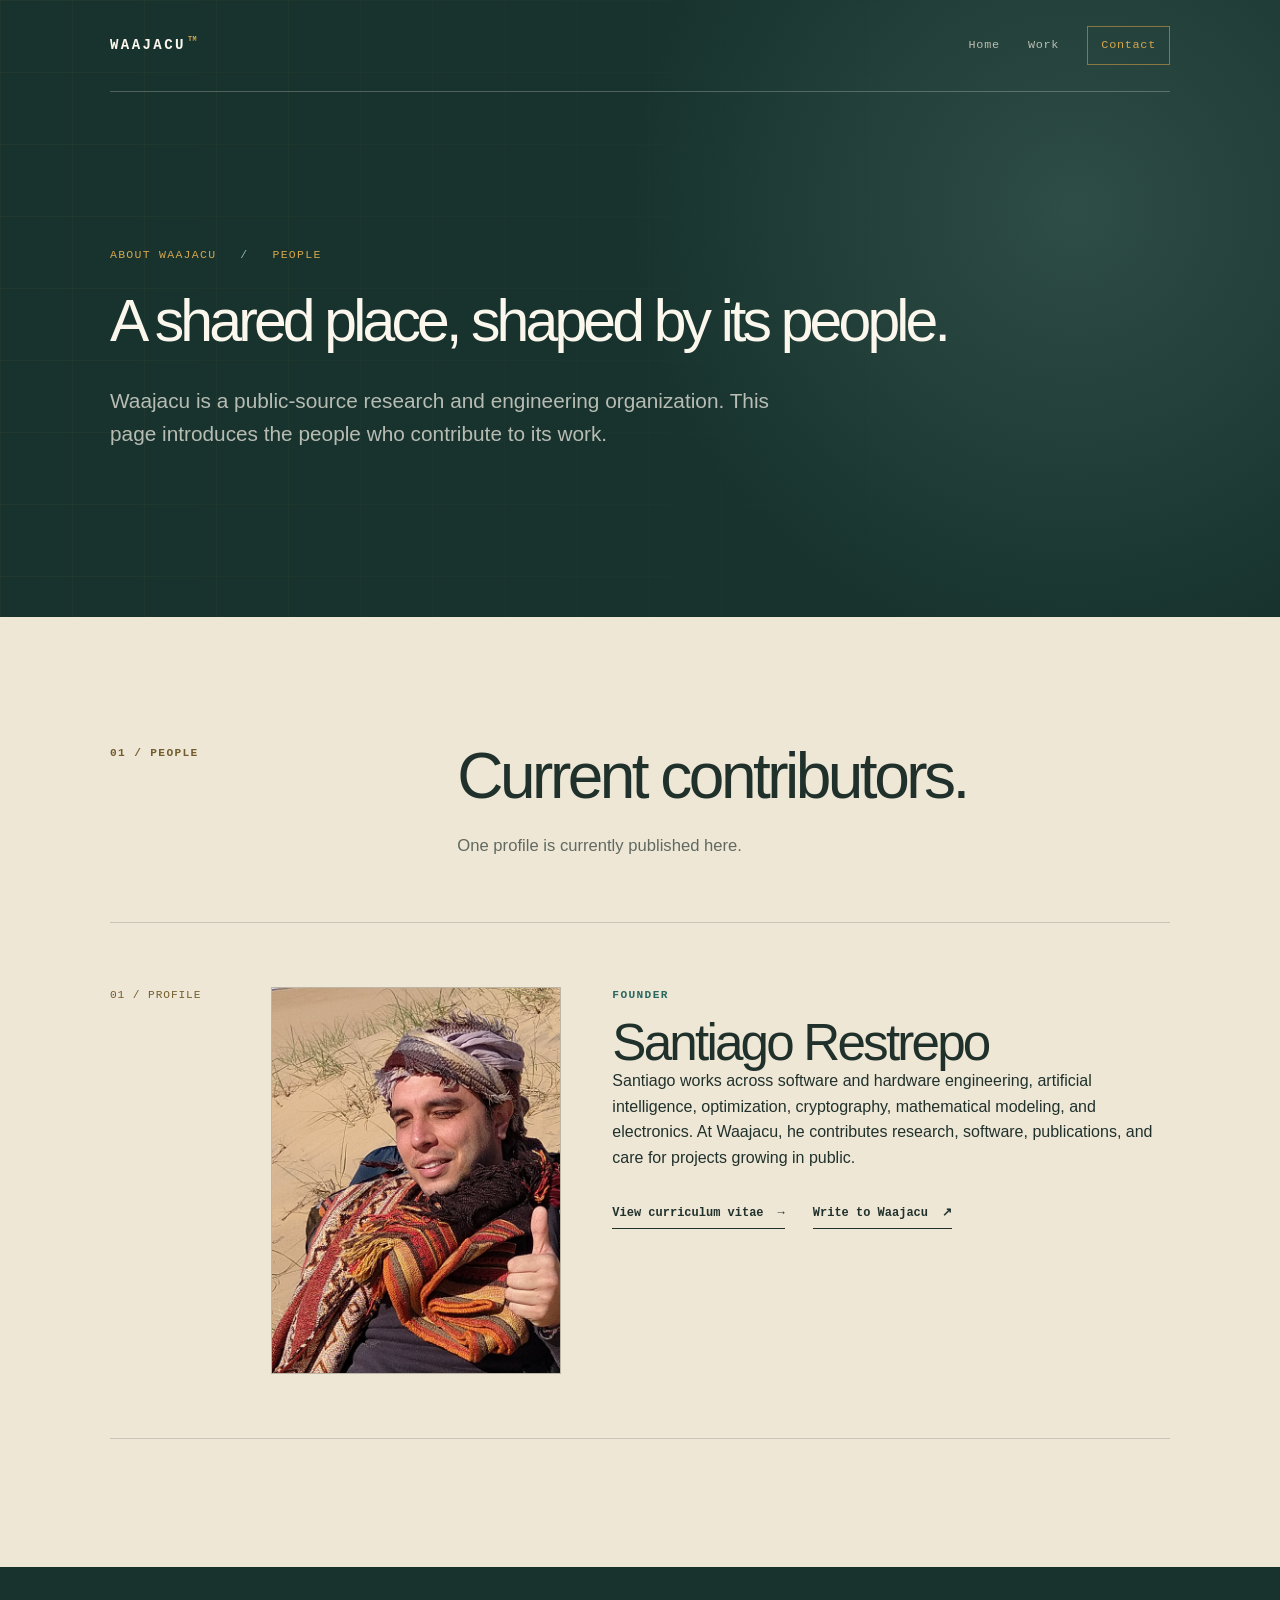
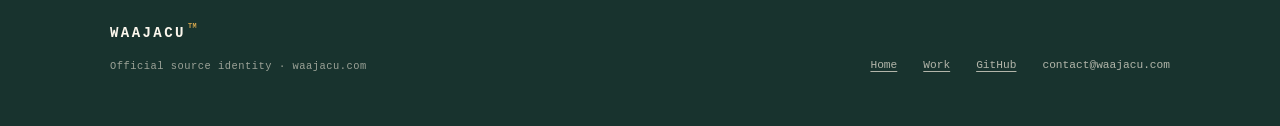
==== commit d77319ac: "Show footer email and update resource wording" ====
--- a/about/index.html
+++ b/about/index.html
@@ -10,7 +10,7 @@
 
     <link rel="canonical" href="https://waajacu.com/about/">
     <link rel="icon" href="../favicon.ico" sizes="any">
-    <link rel="stylesheet" href="../styles.css?v=20260815b">
+    <link rel="stylesheet" href="../styles.css?v=20261018a">
 
     <meta property="og:type" content="website">
     <meta property="og:site_name" content="Waajacu">
@@ -99,7 +99,7 @@
                 <a href="../">Home</a>
                 <a href="../#work">Work</a>
                 <a href="https://github.com/savethebeesandseeds">GitHub</a>
-                <a href="mailto:contact@waajacu.com">Email</a>
+                <span class="footer-email">contact@waajacu.com</span>
             </nav>
         </div>
     </footer>
--- a/styles.css
+++ b/styles.css
@@ -987,7 +987,8 @@
     gap: 12px 26px;
 }
 
-.footer-layout nav a {
+.footer-layout nav a,
+.footer-layout nav .footer-email {
     color: rgba(244, 237, 222, 0.7);
     font-family: var(--mono);
     font-size: 0.7rem;
@@ -1641,11 +1642,17 @@
 }
 
 .home .project-item {
+    position: relative;
+    isolation: isolate;
     grid-template-columns: 56px 138px minmax(210px, 0.78fr) minmax(280px, 1fr);
     gap: 24px;
     align-items: center;
     padding: 30px 28px;
     border-top: 1px solid var(--line-light);
+    cursor: pointer;
+    transition:
+        background-color 180ms ease,
+        box-shadow 180ms ease;
 }
 
 .home .project-item:first-child {
@@ -1655,6 +1662,14 @@
 .home .project-featured {
     box-shadow: inset 5px 0 var(--gold);
     background: rgba(216, 168, 68, 0.055);
+}
+
+.home .project-item:hover,
+.home .project-item:focus-within {
+    background: rgba(216, 168, 68, 0.12);
+    box-shadow:
+        inset 5px 0 var(--gold),
+        inset 0 0 0 1px rgba(0, 104, 96, 0.38);
 }
 
 .home .project-symbol {
@@ -1667,6 +1682,15 @@
     height: 54px;
     object-fit: contain;
     opacity: 0.95;
+    transition:
+        opacity 180ms ease,
+        transform 180ms ease;
+}
+
+.home .project-item:hover .project-symbol img,
+.home .project-item:focus-within .project-symbol img {
+    opacity: 1;
+    transform: scale(1.08);
 }
 
 .home .project-item .experience-meta,
@@ -1695,6 +1719,13 @@
 .home .project-item .project-link {
     align-self: flex-start;
     margin-top: 16px;
+}
+
+.home .project-item .project-link::after {
+    position: absolute;
+    z-index: 2;
+    inset: 0;
+    content: "";
 }
 
 .home .section-link-row {
